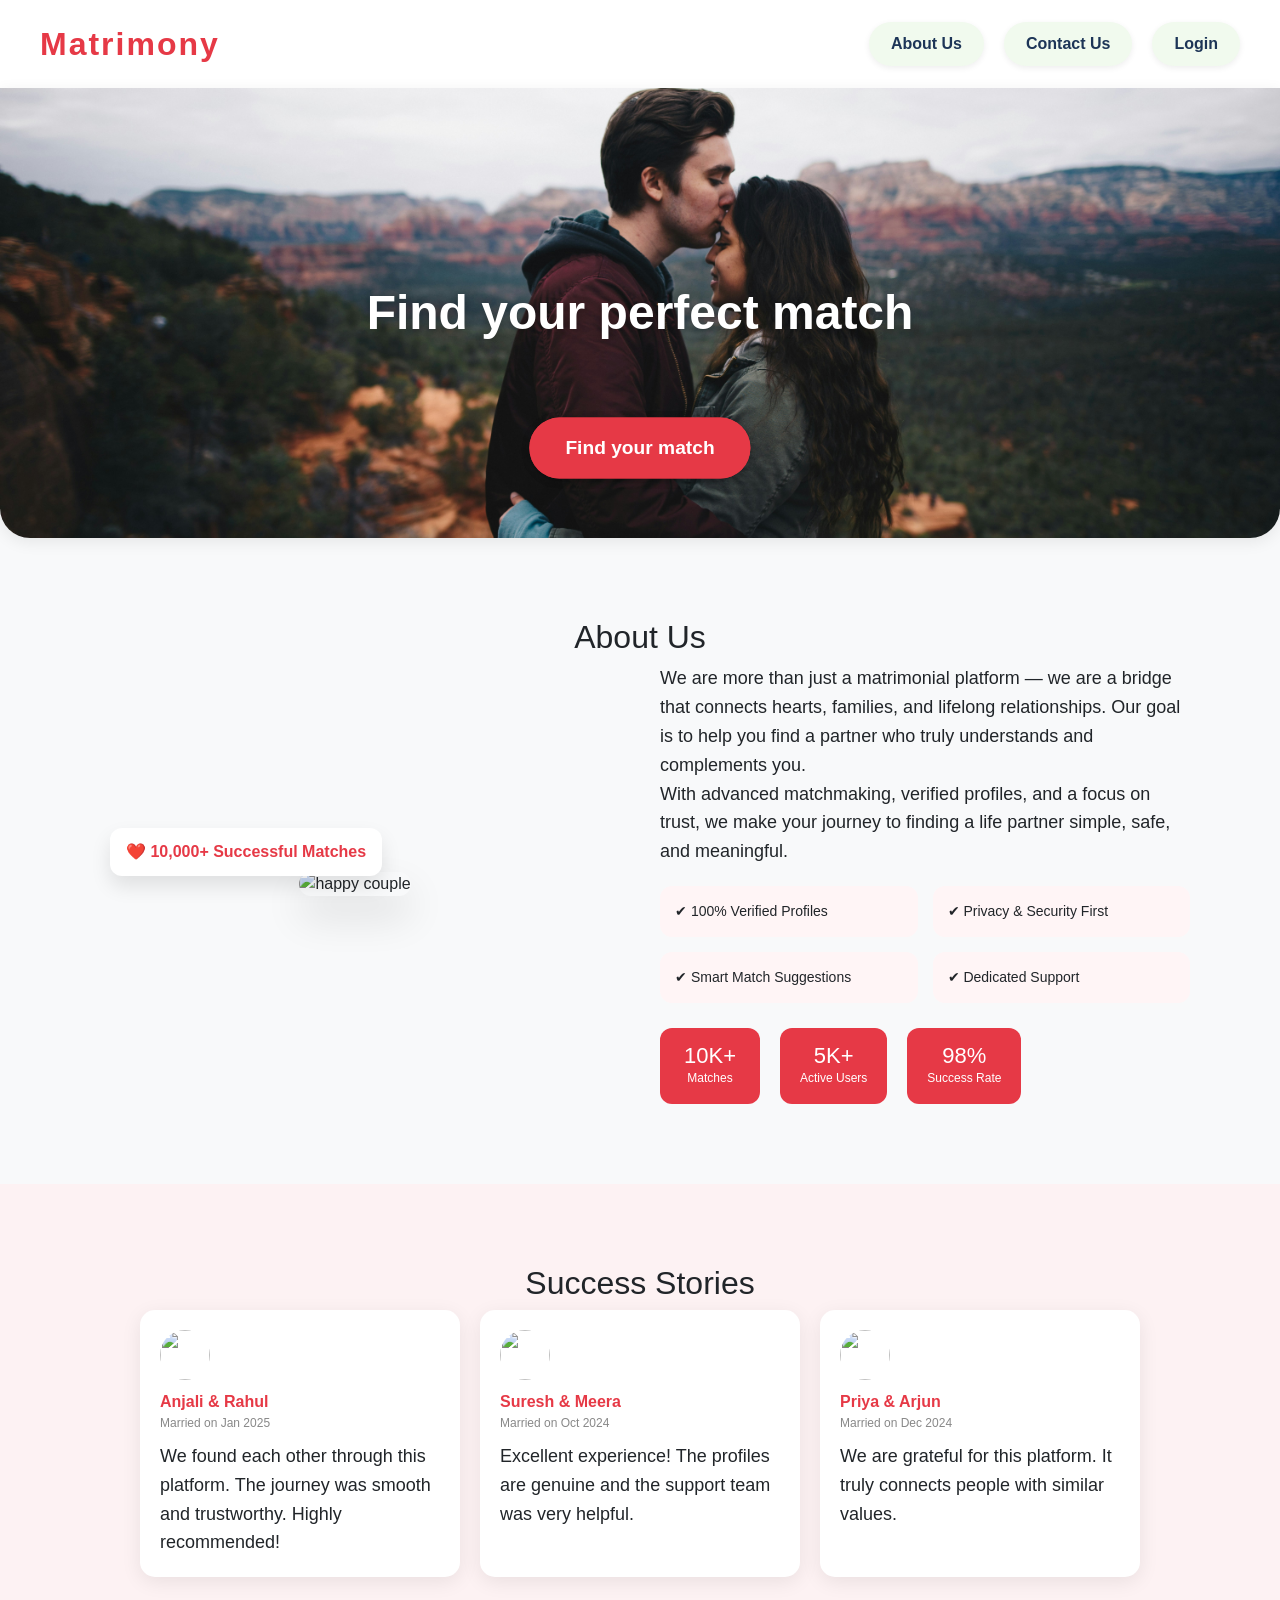
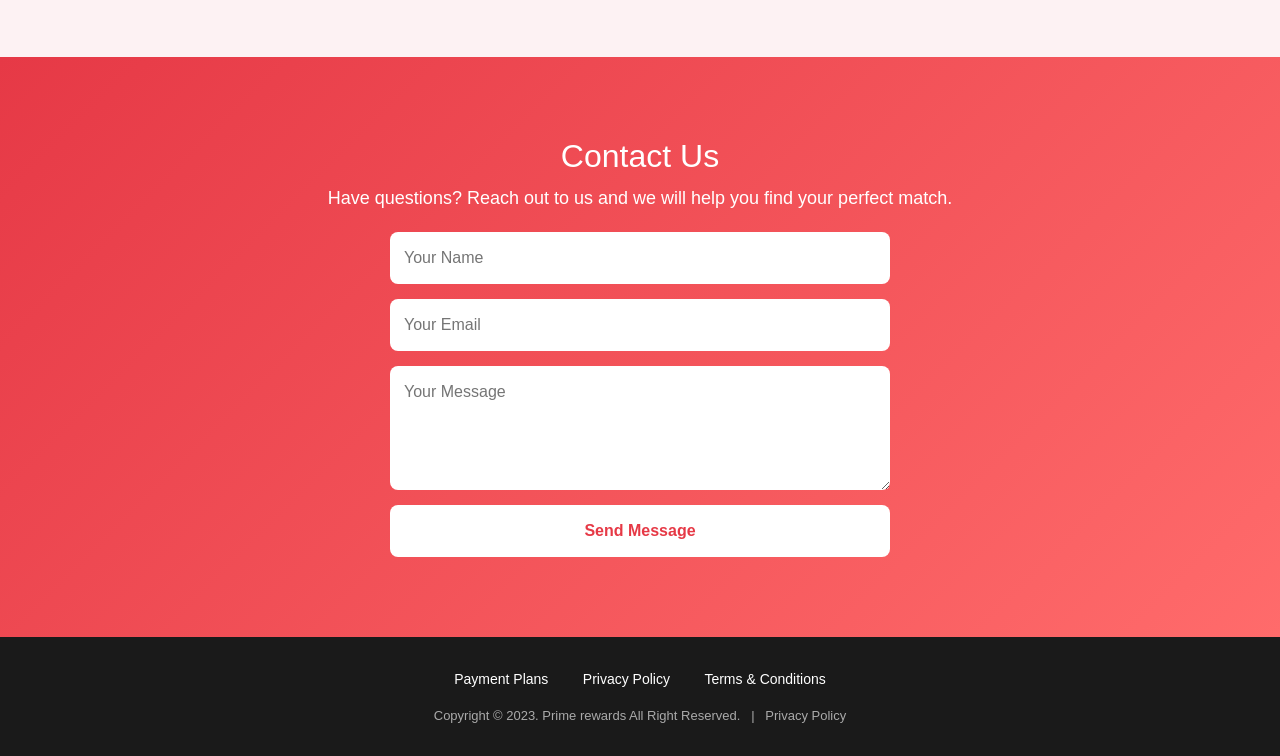
==== index.html @ 63fa834f "update" ====
<!DOCTYPE html>
<html lang="en">

<head>
    <meta charset="UTF-8">
    <meta name="viewport" content="width=device-width, initial-scale=1.0">
    <title>Matrimony Demo</title>
    <link rel="stylesheet" href="https://cdn.jsdelivr.net/npm/bootstrap@5.3.2/dist/css/bootstrap.min.css">
    <style>
        /* Modal Styles */
        .modal-overlay {
            position: fixed;
            top: 0;
            left: 0;
            right: 0;
            bottom: 0;
            background: rgba(0, 0, 0, 0.4);
            display: none;
            align-items: center;
            justify-content: center;
            z-index: 1000;
        }

        .modal-overlay.active {
            display: flex;
        }

        .modal-content {
            background: #fff;
            padding: 36px 32px 24px 32px;
            border-radius: 18px;
            box-shadow: 0 4px 24px rgba(0, 0, 0, 0.18);
            min-width: 320px;
            max-width: 35vw;
            position: relative;
            text-align: center;
        }

        .close-btn {
            position: absolute;
            top: 12px;
            right: 18px;
            font-size: 2rem;
            color: #e63946;
            cursor: pointer;
        }

        .modal-input {
            width: 90%;
            padding: 12px 10px;
            margin: 10px 0;
            border: 1px solid #ccc;
            border-radius: 8px;
            font-size: 1rem;
        }

        .forgot-link {
            display: block;
            margin-bottom: 18px;
            color: #1d3557;
            text-decoration: none;
            font-size: 0.98rem;
        }

        .forgot-link:hover {
            text-decoration: underline;
        }

        .modal-btn-row {
            display: flex;
            gap: 12px;
            justify-content: center;
            margin: 18px 0 0 0;
        }

        .modal-btn {
            background: #e63946;
            color: #fff;
            border: none;
            border-radius: 22px;
            padding: 10px 22px;
            font-size: 1rem;
            font-weight: 600;
            cursor: pointer;
            transition: background 0.2s;
        }

        .modal-btn:hover {
            background: #1d3557;
        }

        .signup-link {
            margin-top: 18px;
            font-size: 1rem;
        }

        .signup-link a {
            color: #e63946;
            text-decoration: none;
            font-weight: 600;
        }

        .signup-link a:hover {
            text-decoration: underline;
        }

        body {
            margin: 0;
            font-family: 'Segoe UI', Tahoma, Geneva, Verdana, sans-serif;
            background: #f8f9fa;
            overflow-x: hidden;
        }

        header {
            display: flex;
            justify-content: space-between;
            align-items: center;
            padding: 20px 40px;
            background: #fff;
            box-shadow: 0 2px 8px rgba(0, 0, 0, 0.05);
        }

        .logo {
            font-size: 2rem;
            font-weight: bold;
            color: #e63946;
            letter-spacing: 2px;
        }

        .header-buttons {
            display: flex;
            gap: 20px;
            align-items: center;
        }

        .header-btn {
            padding: 0 22px;
            height: 44px;
            border-radius: 22px;
            border: none;
            background: #f1faee;
            color: #1d3557;
            font-size: 1rem;
            font-weight: 600;
            cursor: pointer;
            box-shadow: 0 2px 6px rgba(0, 0, 0, 0.07);
            transition: background 0.2s, color 0.2s;
            display: flex;
            align-items: center;
            justify-content: center;
        }

        .header-btn:hover {
            background: #e63946;
            color: #fff;
        }

        .hero {
            position: relative;
            text-align: center;
            /* margin-top: 40px; */
        }

        .hero-text {
            position: absolute;
            top: 50%;
            left: 50%;
            transform: translate(-50%, -50%);
            color: #fff;
            font-size: 3rem;
            font-weight: bold;
            text-shadow: 0 2px 8px rgba(0, 0, 0, 0.3);
            width: 100%;
        }

        .hero-btn {
            position: absolute;
            top: 80%;
            left: 50%;
            transform: translate(-50%, -50%);
            padding: 16px 36px;
            font-size: 1.2rem;
            background: #e63946;
            color: #fff;
            border: none;
            border-radius: 30px;
            cursor: pointer;
            font-weight: 600;
            box-shadow: 0 2px 8px rgba(0, 0, 0, 0.15);
            transition: background 0.2s;
        }

        .hero-btn:hover {
            background: #1d3557;
        }

        .hero-image {
            width: 100%;
            max-height: 450px;
            object-fit: cover;
            border-radius: 0 0 30px 30px;
            box-shadow: 0 4px 16px rgba(0, 0, 0, 0.08);
        }

        @media (max-width: 700px) {
            header {
                flex-direction: column;
                gap: 16px;
                padding: 16px 10px;
            }

            .hero-text,
            .hero-btn {
                font-size: 1.2rem;
            }
        }

        section {
            padding: 80px 20px;
            text-align: center;
        }

        p {
            max-width: 700px;
            margin: auto;
            font-size: 18px;
            line-height: 1.6;
        }

        /* About */
        .about {
            display: flex;
            flex-wrap: wrap;
            align-items: center;
            justify-content: center;
            gap: 40px;
        }

        .about img {
            width: 400px;
            border-radius: 20px;
            box-shadow: 0 10px 30px rgba(0, 0, 0, 0.1);
            animation: float 4s ease-in-out infinite;
        }

        .about-text {
            max-width: 500px;
            text-align: left;
        }

        @keyframes float {

            0%,
            100% {
                transform: translateY(0);
            }

            50% {
                transform: translateY(-10px);
            }
        }

        /* About enhancements */
        .about-container {
            display: grid;
            grid-template-columns: 1fr 1fr;
            gap: 40px;
            align-items: center;
            max-width: 1100px;
            margin: auto;
        }

        .about-visual {
            position: relative;
        }

        .about-visual img {
            width: 100%;
            border-radius: 20px;
            box-shadow: 0 20px 40px rgba(0, 0, 0, 0.12);
            animation: float 5s ease-in-out infinite;
        }

        .about-badge {
            position: absolute;
            bottom: 20px;
            left: 20px;
            background: white;
            color: #e63946;
            padding: 12px 16px;
            border-radius: 12px;
            font-weight: 600;
            box-shadow: 0 10px 20px rgba(0, 0, 0, 0.1);
        }

        .about-content {
            text-align: left;
        }

        .about-features {
            display: grid;
            grid-template-columns: 1fr 1fr;
            gap: 15px;
            margin-top: 20px;
        }

        .feature-box {
            background: #fff5f6;
            padding: 15px;
            border-radius: 12px;
            font-size: 14px;
        }

        .about-stats {
            display: flex;
            gap: 20px;
            margin-top: 25px;
            flex-wrap: wrap;
        }

        .stat {
            background: #e63946;
            color: white;
            padding: 15px 20px;
            border-radius: 12px;
            text-align: center;
            min-width: 100px;
        }

        .stat h3 {
            margin: 0;
            font-size: 22px;
        }

        .stat p {
            margin: 0;
            font-size: 12px;
        }

        @media(max-width: 768px) {
            .about-container {
                grid-template-columns: 1fr;
            }

            .about-content {
                text-align: center;
            }
        }

        /* Testimonials */
        .testimonials {
            background: #fdf2f3;
        }

        .testimonial-grid {
            display: grid;
            grid-template-columns: repeat(auto-fit, minmax(250px, 1fr));
            gap: 20px;
            max-width: 1000px;
            margin: auto;
        }

        .testimonial-card {
            background: white;
            padding: 20px;
            border-radius: 15px;
            box-shadow: 0 5px 20px rgba(0, 0, 0, 0.08);
            transition: 0.3s;
            text-align: left;
            position: relative;
        }

        .testimonial-card:hover {
            transform: translateY(-10px);
        }

        .testimonial-card img {
            width: 50px;
            height: 50px;
            border-radius: 50%;
            margin-bottom: 10px;
        }

        .testimonial-name {
            font-weight: 600;
            color: #e63946;
        }

        .testimonial-date {
            font-size: 12px;
            color: #888;
            margin-bottom: 10px;
        }

        /* Contact */
        .contact {
            background: linear-gradient(135deg, #e63946, #ff6b6b);
            color: white;
        }

        .contact form {
            max-width: 500px;
            margin: auto;
            display: flex;
            flex-direction: column;
            gap: 15px;
        }

        .contact input,
        .contact textarea {
            padding: 14px;
            border-radius: 8px;
            border: none;
        }

        .contact button {
            padding: 14px;
            background: white;
            color: #e63946;
            border: none;
            border-radius: 8px;
            font-weight: bold;
            cursor: pointer;
            transition: 0.3s;
        }

        .contact button:hover {
            background: #ffe5e7;
        }

        /* Animation */
        .fade {
            opacity: 0;
            transform: translateY(30px);
            transition: 1s;
        }

        .fade.show {
            opacity: 1;
            transform: translateY(0);
        }

        @media(max-width: 768px) {
            .about {
                flex-direction: column;
            }

            .about-text {
                text-align: center;
            }
        }

        .otp-input {
            text-align: center;
            letter-spacing: 3px;
        }

        /* Footer */
        .footer {
            background: #1a1a1a;
            color: #ccc;
            padding: 30px 20px;
            text-align: center;
        }

        .footer-container {
            max-width: 1000px;
            margin: auto;
        }

        .footer-links {
            margin-bottom: 15px;
        }

        .footer-links a {
            color: #fff;
            margin: 0 15px;
            text-decoration: none;
            font-size: 14px;
            transition: 0.3s;
        }

        .footer-links a:hover {
            color: #e63946;
        }

        .footer-copy {
            font-size: 13px;
            color: #aaa;
        }
    </style>
</head>

<body>
    <header>
        <div class="logo">Matrimony</div>
        <div class="header-buttons">
            <button class="header-btn" onclick="scrollToSection('about')">About Us</button>
            <button class="header-btn" onclick="scrollToSection('contact')">Contact Us</button>
            <button class="header-btn" onclick="showLoginModal()">Login</button>
        </div>
    </header>
    <div class="hero">
        <div class="hero-text">Find your perfect match</div>
        <button class="hero-btn">Find your match</button>
        <button class="hero-btn" onclick="window.location.href='registration.html'">Find your match</button>
        <img class="hero-image" src="assets/images/main.jpg" alt="Matrimonial Match">
    </div>

    <!-- About Us -->
    <section class="fade" id="about">
        <h2>About Us</h2>

        <div class="about-container">

            <div class="about-visual">
                <img src="https://images.unsplash.com/photo-1529636798458-92182e662485" alt="happy couple">
                <div class="about-badge">❤️ 10,000+ Successful Matches</div>
            </div>

            <div class="about-content">
                <p>
                    We are more than just a matrimonial platform — we are a bridge that connects hearts, families, and
                    lifelong relationships. Our goal is to help you find a partner who truly understands and complements
                    you.
                </p>

                <p>
                    With advanced matchmaking, verified profiles, and a focus on trust, we make your journey to finding
                    a life partner simple, safe, and meaningful.
                </p>

                <div class="about-features">
                    <div class="feature-box">✔ 100% Verified Profiles</div>
                    <div class="feature-box">✔ Privacy & Security First</div>
                    <div class="feature-box">✔ Smart Match Suggestions</div>
                    <div class="feature-box">✔ Dedicated Support</div>
                </div>

                <div class="about-stats">
                    <div class="stat">
                        <h3>10K+</h3>
                        <p>Matches</p>
                    </div>
                    <div class="stat">
                        <h3>5K+</h3>
                        <p>Active Users</p>
                    </div>
                    <div class="stat">
                        <h3>98%</h3>
                        <p>Success Rate</p>
                    </div>
                </div>

            </div>

        </div>
    </section>

    <!-- Testimonials -->
    <section class="testimonials fade" id="contact">
        <h2>Success Stories</h2>
        <div class="testimonial-grid">

            <div class="testimonial-card">
                <img src="https://randomuser.me/api/portraits/women/44.jpg" />
                <div class="testimonial-name">Anjali & Rahul</div>
                <div class="testimonial-date">Married on Jan 2025</div>
                <p>We found each other through this platform. The journey was smooth and trustworthy. Highly
                    recommended!</p>
            </div>

            <div class="testimonial-card">
                <img src="https://randomuser.me/api/portraits/men/32.jpg" />
                <div class="testimonial-name">Suresh & Meera</div>
                <div class="testimonial-date">Married on Oct 2024</div>
                <p>Excellent experience! The profiles are genuine and the support team was very helpful.</p>
            </div>

            <div class="testimonial-card">
                <img src="https://randomuser.me/api/portraits/women/68.jpg" />
                <div class="testimonial-name">Priya & Arjun</div>
                <div class="testimonial-date">Married on Dec 2024</div>
                <p>We are grateful for this platform. It truly connects people with similar values.</p>
            </div>

        </div>
    </section>

    <!-- Contact -->
    <section class="contact fade">
        <h2>Contact Us</h2>
        <p style="margin-bottom: 20px;">Have questions? Reach out to us and we will help you find your perfect match.
        </p>

        <form onsubmit="submitForm(event)">
            <input type="text" placeholder="Your Name" required>
            <input type="email" placeholder="Your Email" required>
            <textarea rows="4" placeholder="Your Message" required></textarea>
            <button type="submit">Send Message</button>
        </form>
    </section>

    <!-- Footer -->
    <footer class="footer">
        <div class="footer-container">
            <div class="footer-links">
                <a href="#">Payment Plans</a>
                <a href="#">Privacy Policy</a>
                <a href="#">Terms & Conditions</a>
            </div>

            <div class="footer-copy">
                Copyright © 2023. Prime rewards All Right Reserved. &nbsp; | &nbsp; Privacy Policy
            </div>
        </div>
    </footer>

    <!-- Login Modal -->
    <div id="loginModal" class="modal-overlay">
        <div id="login-panel" class="modal-content">
            <span class="close-btn" onclick="closeLoginModal()">&times;</span>
            <h2>Login</h2>
            <form onsubmit="return false;">
                <input type="text" placeholder="Mobile No. or Email" class="modal-input" required><br>
                <input type="password" placeholder="Password" class="modal-input" required><br>
                <a href="#" class="forgot-link">Forgot password?</a><br>
                <div class="modal-btn-row">
                    <button class="modal-btn" id="loginPasswordBtn">Login with Password</button>
                    <button class="modal-btn" id="loginWithOtpBtn" type="button">Login with OTP</button>
                </div>
            </form>
            <div class="signup-link">
                New to site? <a href="registration.html">Sign Up Free</a>
            </div>
        </div>
        <div id="otp-verfication-panel" class="modal-content" style="display: none;">
            <span class="close-btn" onclick="closeLoginModal()">&times;</span>
            <h2>OTP Verification</h2>
            <span>Enter the 4-digit code we sent to +91984783222</span>
            <form onsubmit="return false;">
                <input type="number" class="modal-input otp-input">
                <div class="signup-link">
                    Didn't receive the OTP? <a href="#">Resend OTP</a>(2sec)
                </div>
                <div class="modal-btn-row">
                    <button class="modal-btn" id="loginOTPSubmitBtn">Submit</button>
                </div>
            </form>
        </div>
    </div>
    <script>
        function scrollToSection(id) {
            const section = document.getElementById(id);
            if (section) {
                section.scrollIntoView({ behavior: 'smooth' });
            }
        }

        // Login Modal Functions
        function showLoginModal() {
            document.getElementById('loginModal').classList.add('active');
            document.getElementById('login-panel').style.display = 'block';
            document.getElementById('otp-verfication-panel').style.display = 'none';
        }
        function closeLoginModal() {
            document.getElementById('loginModal').classList.remove('active');
        }
        // Optional: Close modal on overlay click
        document.addEventListener('click', function (e) {
            const modal = document.getElementById('loginModal');
            if (modal && e.target === modal) {
                closeLoginModal();
            }
        });
        document.getElementById('loginPasswordBtn').addEventListener('click', () => {
            window.location.href = 'home.html';
        });
        document.getElementById('loginWithOtpBtn').addEventListener('click', () => {
            document.getElementById('login-panel').style.display = 'none';
            document.getElementById('otp-verfication-panel').style.display = 'block';
        });
        document.getElementById('loginOTPSubmitBtn').addEventListener('click', () => {
            window.location.href = 'home.html';
        });

        // Scroll Animation
        const faders = document.querySelectorAll('.fade');

        const observer = new IntersectionObserver(entries => {
            entries.forEach(entry => {
                if (entry.isIntersecting) {
                    entry.target.classList.add('show');
                }
            });
        });

        faders.forEach(el => observer.observe(el));

        function submitForm(e) {
            e.preventDefault();
            alert('Your message has been sent successfully ❤️');
        }
    </script>
</body>

</html>
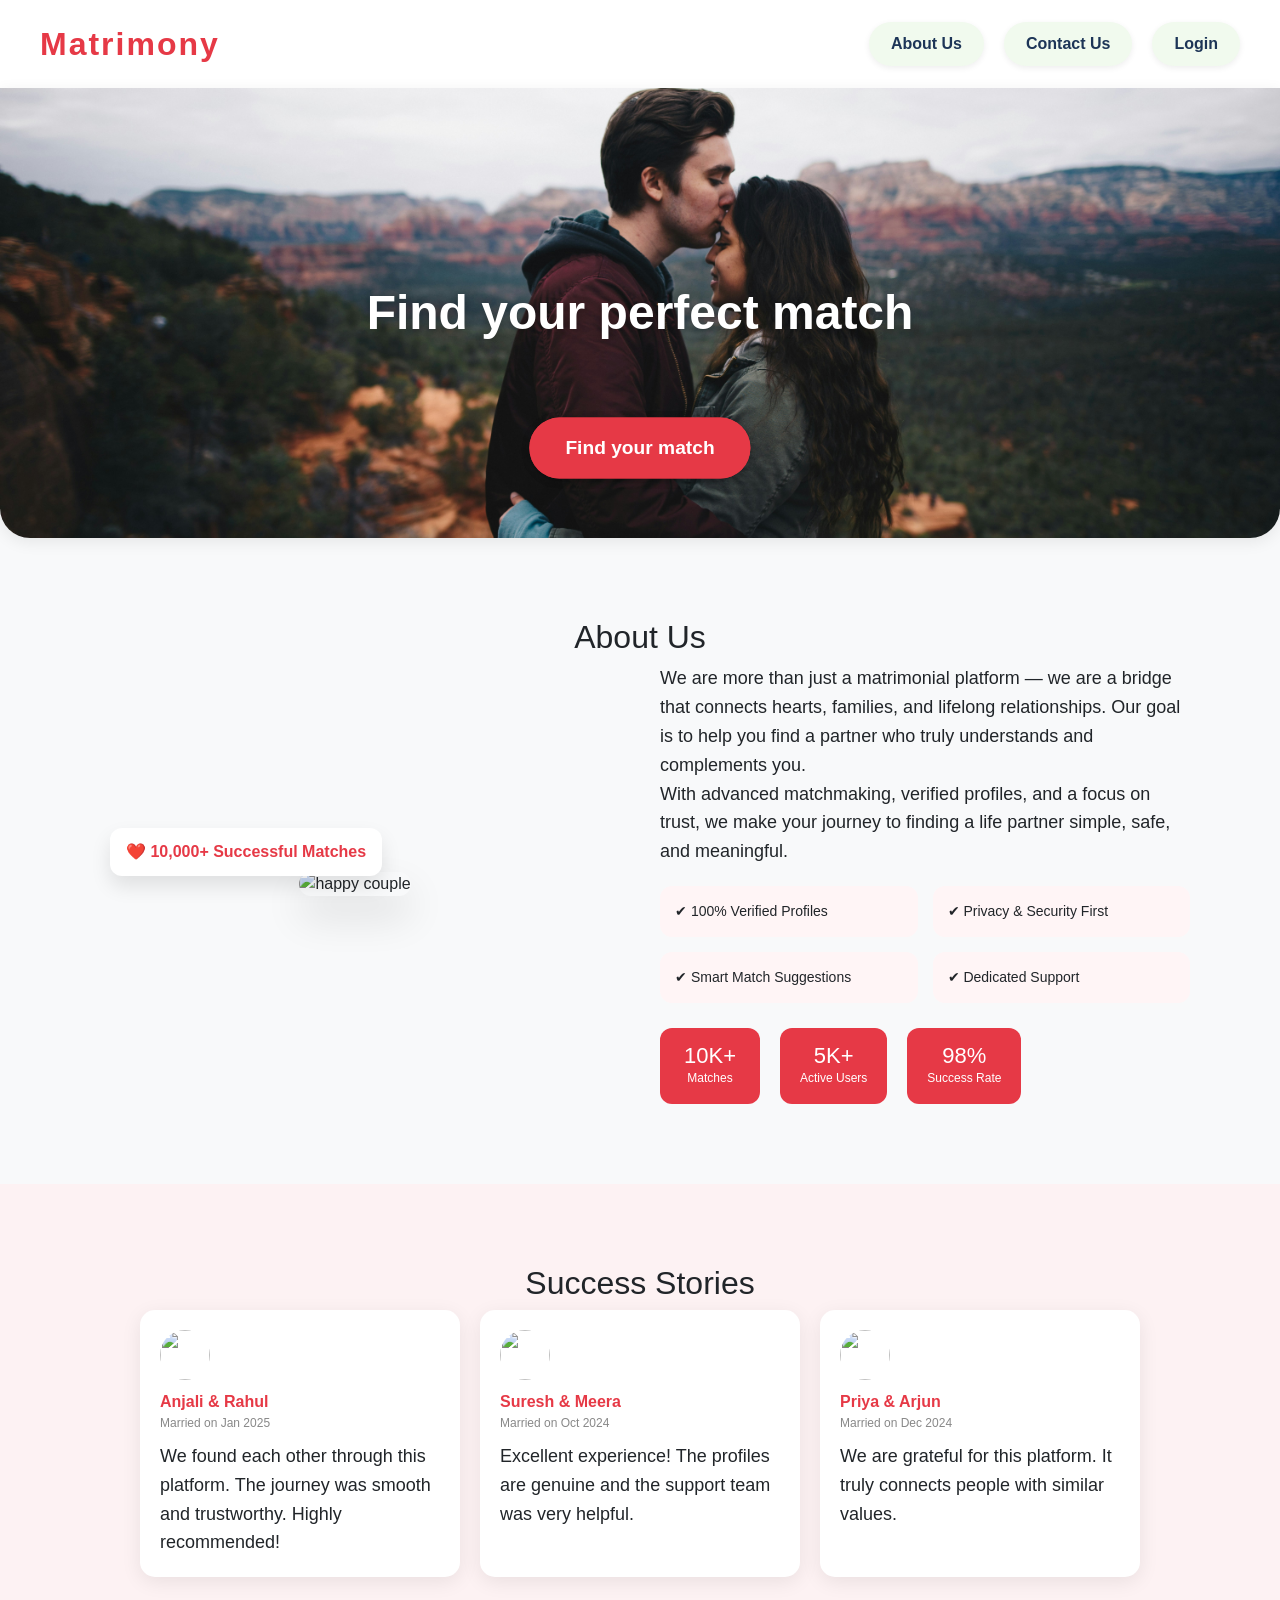
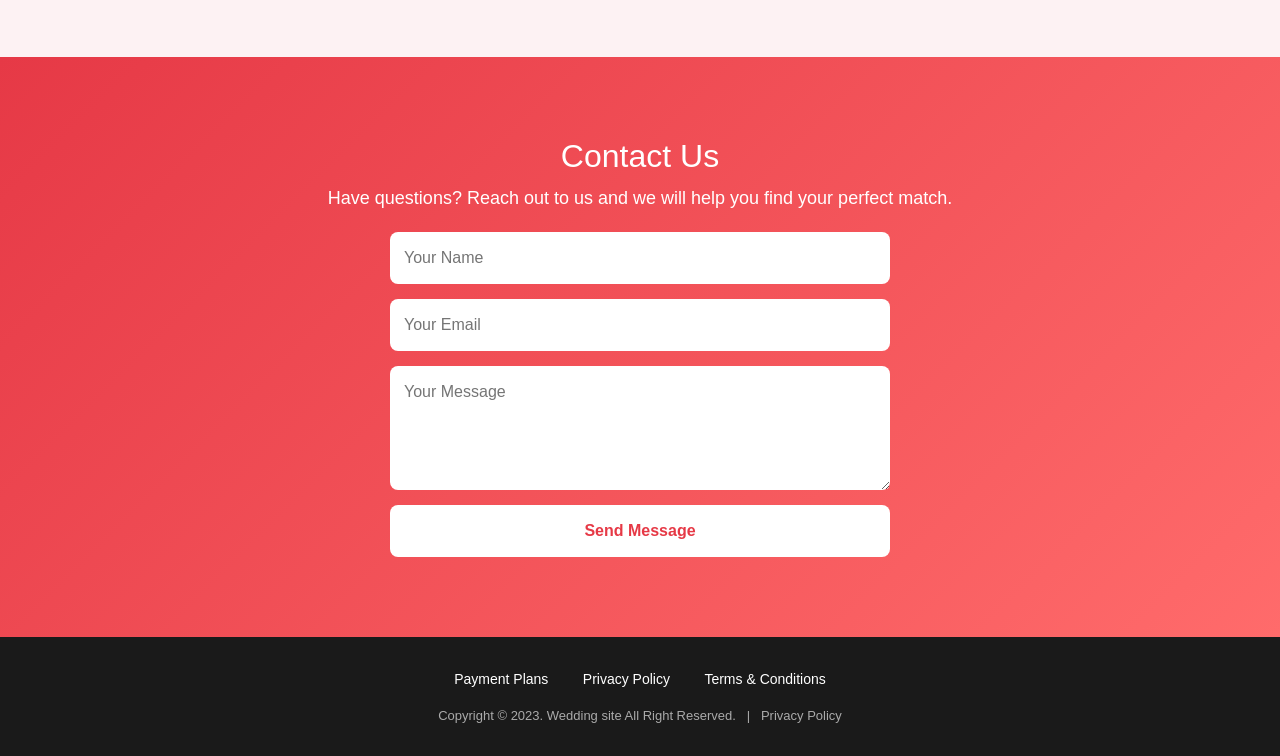
==== commit ea1eb82c: "update" ====
--- a/index.html
+++ b/index.html
@@ -611,7 +611,7 @@
             </div>
 
             <div class="footer-copy">
-                Copyright © 2023. Prime rewards All Right Reserved. &nbsp; | &nbsp; Privacy Policy
+                Copyright © 2023. Wedding site All Right Reserved. &nbsp; | &nbsp; Privacy Policy
             </div>
         </div>
     </footer>
